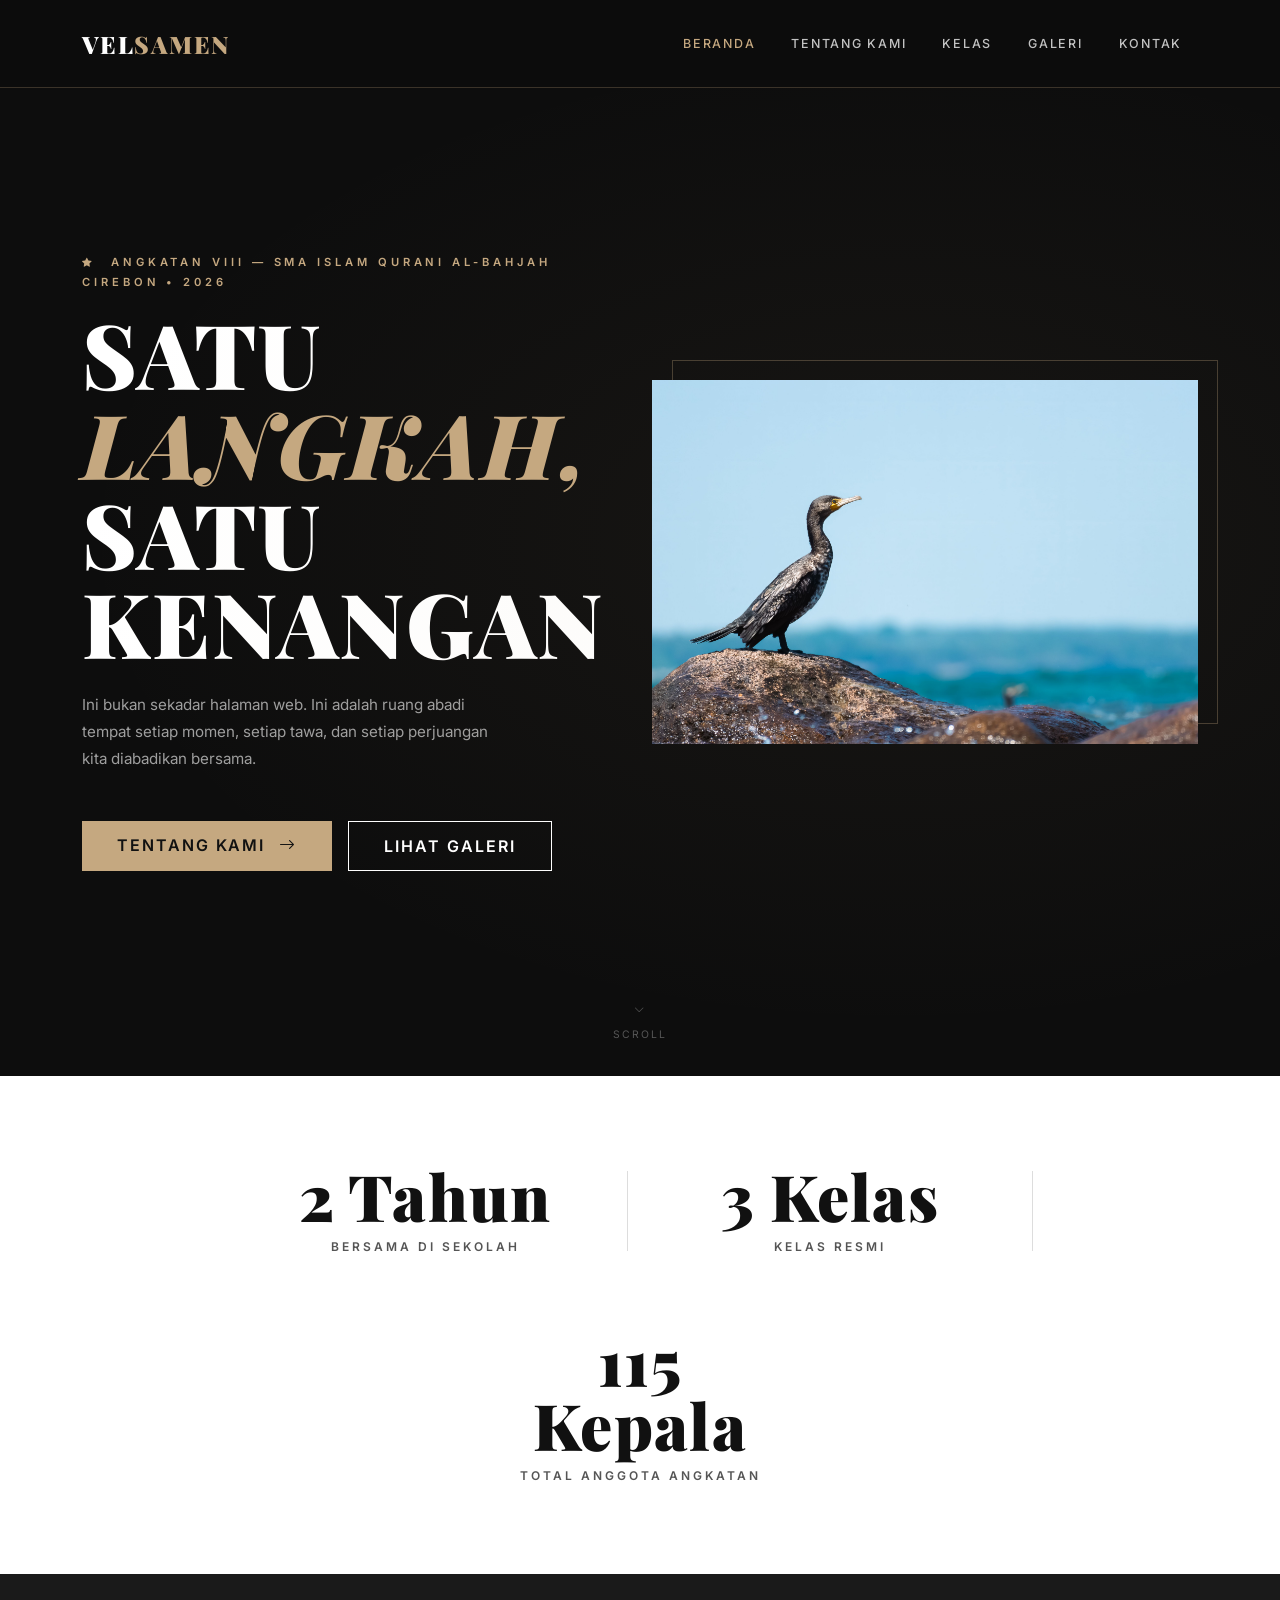
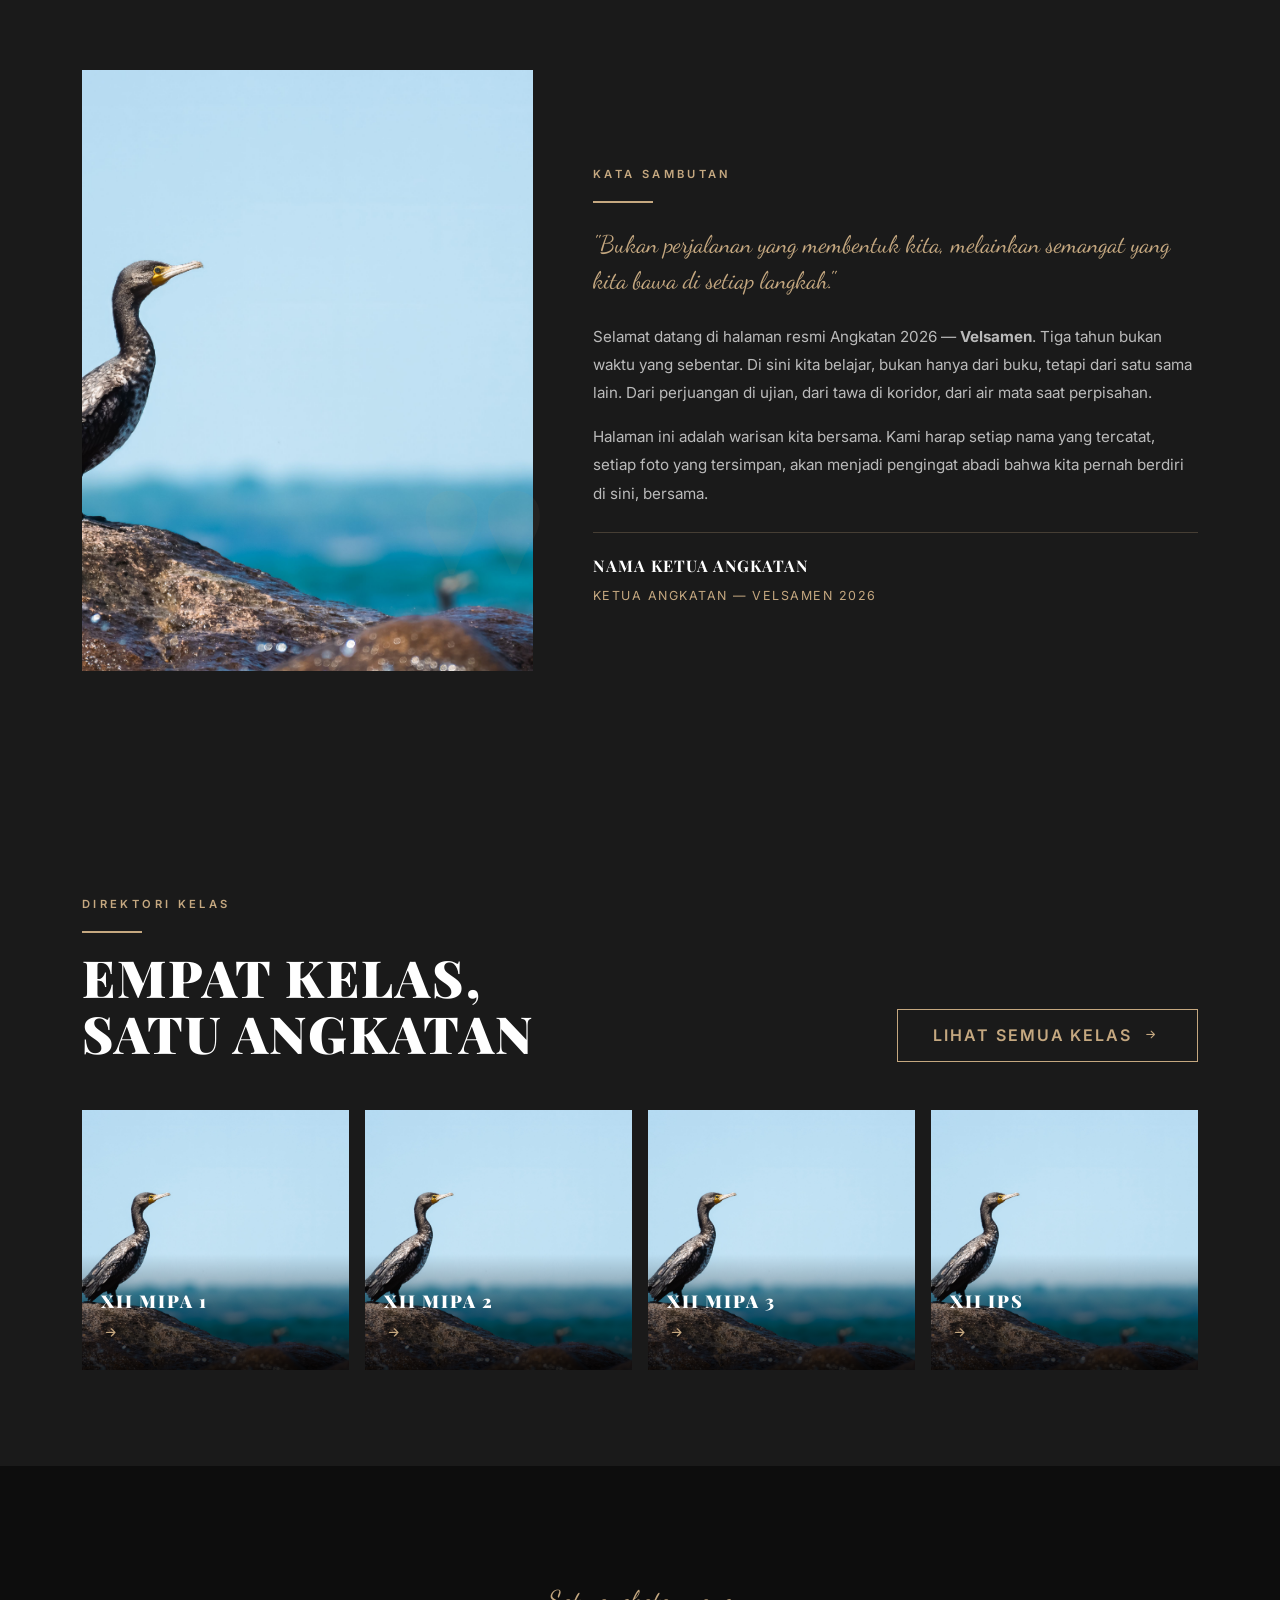
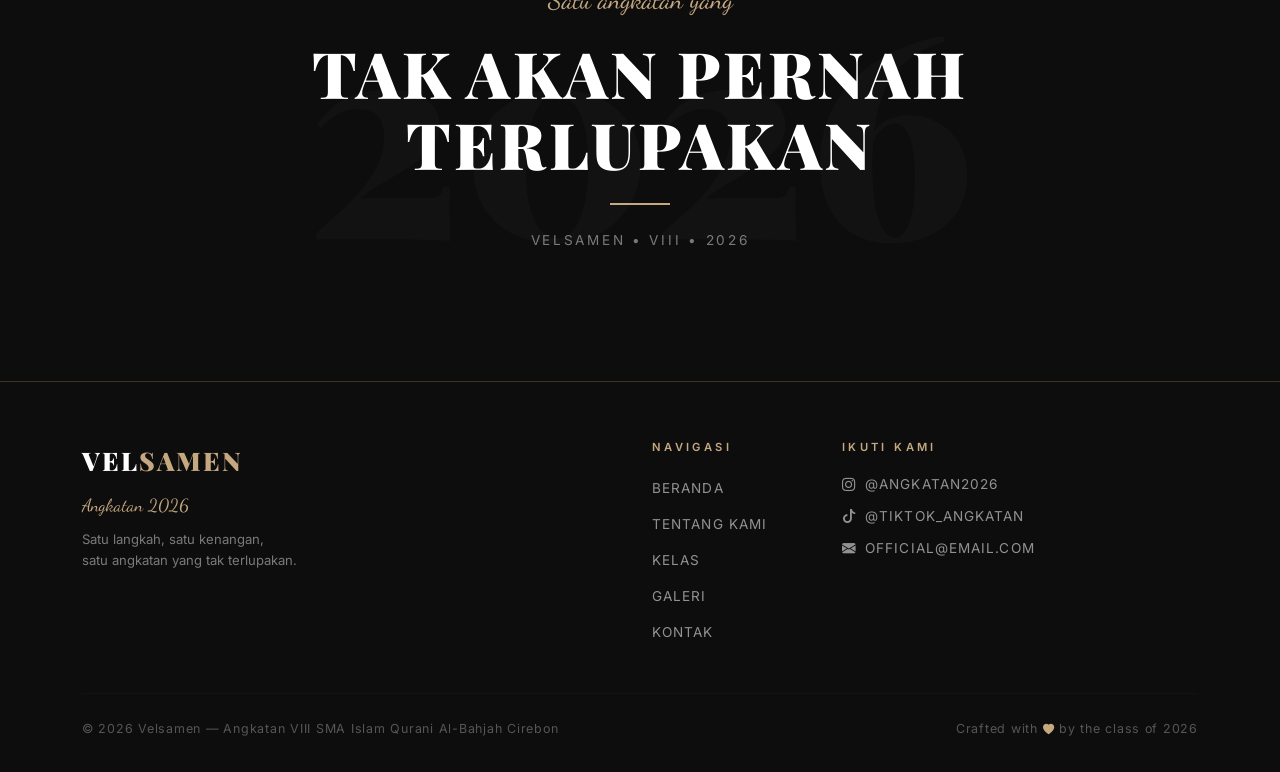
==== index.html @ 9e5c33f0 "initial commit" ====
<!DOCTYPE html>
<html lang="id">
<head>
  <meta charset="UTF-8">
  <meta name="viewport" content="width=device-width, initial-scale=1.0">
  <title>Velsamen — Angkatan 2026</title>
  <link rel="stylesheet" href="assets/css/bootstrap.min.css">
  <link rel="stylesheet" href="assets/css/vendor/bootstrap-icons/bootstrap-icons.css">
  <link rel="stylesheet" href="assets/css/global.css">
  <link rel="stylesheet" href="assets/css/index.css">
</head>
<body>

  <!-- NAVBAR -->
  <div id="navbar-placeholder"></div>

  <!-- =========================================================
       HERO SECTION
  ========================================================== -->
  <section class="hero-section">
    <div class="container h-100">
      <div class="row align-items-center min-vh-100 py-5 py-lg-0">

        <!-- Left: Text -->
        <div class="col-12 col-lg-6 pe-lg-5">
          <p class="hero-eyebrow mb-3">
            <i class="bi bi-star-fill me-2" style="font-size:0.6rem;"></i>
            Angkatan VIII &mdash; SMA Islam Qurani Al-Bahjah Cirebon &bull; 2026
          </p>
          <h1 class="hero-title mb-4">
            Satu<br>
            <em>Langkah,</em><br>
            Satu Kenangan
          </h1>
          <p class="hero-subtitle mb-5">
            Ini bukan sekadar halaman web. Ini adalah ruang abadi tempat setiap momen,
            setiap tawa, dan setiap perjuangan kita diabadikan bersama.
          </p>
          <div class="d-flex flex-wrap gap-3">
            <a href="about.html" class="btn btn-accent">
              Tentang Kami <i class="bi bi-arrow-right ms-2"></i>
            </a>
            <a href="gallery.html" class="btn btn-outline-white">
              Lihat Galeri
            </a>
          </div>
        </div>

        <!-- Right: Image -->
        <div class="col-12 col-lg-6 mt-5 mt-lg-0">
          <div class="hero-img-wrap">
            <img src="assets/img/temp/temp_img.jpg" alt="Foto Angkatan 2026" class="img-fluid">
          </div>
        </div>

      </div>
    </div>

    <!-- Scroll hint -->
    <div class="hero-scroll-hint">
      <i class="bi bi-chevron-down"></i>
      <span>Scroll</span>
    </div>
  </section>

  <!-- =========================================================
       STATS / BREAK SECTION (White Block)
  ========================================================== -->
  <section class="stats-section">
    <div class="container">
      <div class="row justify-content-center align-items-center gy-4">
        <div class="col-12 col-sm-4">
          <div class="stat-item">
            <div class="stat-number" data-target="3" data-suffix=" Tahun">0 Tahun</div>
            <div class="stat-label">Bersama di Sekolah</div>
          </div>
        </div>
        <div class="col-auto d-none d-sm-block">
          <div class="stat-divider"></div>
        </div>
        <div class="col-12 col-sm-4">
          <div class="stat-item">
            <div class="stat-number" data-target="4" data-suffix=" Kelas">0 Kelas</div>
            <div class="stat-label">Kelas Resmi</div>
          </div>
        </div>
        <div class="col-auto d-none d-sm-block">
          <div class="stat-divider"></div>
        </div>
        <div class="col-12 col-sm-4">
          <div class="stat-item">
            <div class="stat-number" data-target="144" data-suffix=" Kepala">0 Kepala</div>
            <div class="stat-label">Total Anggota Angkatan</div>
          </div>
        </div>
      </div>
    </div>
  </section>

  <!-- =========================================================
       SAMBUTAN SECTION
  ========================================================== -->
  <section class="sambutan-section section-padding">
    <div class="container">
      <div class="row align-items-center gy-5">

        <!-- Image col -->
        <div class="col-12 col-md-5">
          <div class="sambutan-img-wrap">
            <img src="assets/img/temp/temp_img.jpg" alt="Ketua Angkatan" class="img-fluid">
          </div>
        </div>

        <!-- Text col -->
        <div class="col-12 col-md-7 ps-md-5">
          <p class="section-label mb-2">Kata Sambutan</p>
          <span class="accent-line mb-4"></span>
          <p class="sambutan-quote mb-4">"Bukan perjalanan yang membentuk kita, melainkan semangat yang kita bawa di setiap langkah."</p>
          <p class="sambutan-body mb-3">
            Selamat datang di halaman resmi Angkatan 2026 &mdash; <strong>Velsamen</strong>. Tiga tahun bukan waktu yang sebentar.
            Di sini kita belajar, bukan hanya dari buku, tetapi dari satu sama lain. Dari perjuangan di ujian,
            dari tawa di koridor, dari air mata saat perpisahan.
          </p>
          <p class="sambutan-body mb-4">
            Halaman ini adalah warisan kita bersama. Kami harap setiap nama yang tercatat, setiap foto yang tersimpan,
            akan menjadi pengingat abadi bahwa kita pernah berdiri di sini, bersama.
          </p>
          <div class="sambutan-sig">
            <strong class="d-block text-uppercase">Nama Ketua Angkatan</strong>
            <span>Ketua Angkatan &mdash; Velsamen 2026</span>
          </div>
        </div>

      </div>
    </div>
  </section>

  <!-- =========================================================
       PREVIEW KELAS SECTION
  ========================================================== -->
  <section class="preview-kelas-section section-padding">
    <div class="container">
      <div class="row mb-5">
        <div class="col-12 col-md-6">
          <p class="section-label mb-2">Direktori Kelas</p>
          <span class="accent-line mb-3"></span>
          <h2 class="text-uppercase mb-0" style="font-size:clamp(2rem,4vw,3.2rem);">
            Empat Kelas,<br>Satu Angkatan
          </h2>
        </div>
        <div class="col-12 col-md-6 d-flex align-items-end justify-content-md-end mt-3 mt-md-0">
          <a href="kelas.html" class="btn btn-outline-accent">
            Lihat Semua Kelas <i class="bi bi-arrow-right-short ms-1" style="font-size:1.1rem;"></i>
          </a>
        </div>
      </div>
      <div class="row g-3">
        <div class="col-12 col-sm-6 col-lg-3">
          <a class="kelas-card-mini d-block" href="kelas/xii-mipa1.html">
            <img src="assets/img/temp/temp_img.jpg" alt="XII MIPA 1">
            <div class="card-label">
              <p class="card-name">XII MIPA 1</p>
              <span class="card-arrow"><i class="bi bi-arrow-right-short"></i></span>
            </div>
          </a>
        </div>
        <div class="col-12 col-sm-6 col-lg-3">
          <a class="kelas-card-mini d-block" href="kelas/xii-mipa2.html">
            <img src="assets/img/temp/temp_img.jpg" alt="XII MIPA 2">
            <div class="card-label">
              <p class="card-name">XII MIPA 2</p>
              <span class="card-arrow"><i class="bi bi-arrow-right-short"></i></span>
            </div>
          </a>
        </div>
        <div class="col-12 col-sm-6 col-lg-3">
          <a class="kelas-card-mini d-block" href="kelas/xii-mipa3.html">
            <img src="assets/img/temp/temp_img.jpg" alt="XII MIPA 3">
            <div class="card-label">
              <p class="card-name">XII MIPA 3</p>
              <span class="card-arrow"><i class="bi bi-arrow-right-short"></i></span>
            </div>
          </a>
        </div>
        <div class="col-12 col-sm-6 col-lg-3">
          <a class="kelas-card-mini d-block" href="kelas/xii-ips.html">
            <img src="assets/img/temp/temp_img.jpg" alt="XII IPS">
            <div class="card-label">
              <p class="card-name">XII IPS</p>
              <span class="card-arrow"><i class="bi bi-arrow-right-short"></i></span>
            </div>
          </a>
        </div>
      </div>
    </div>
  </section>

  <!-- =========================================================
       TAGLINE BREAK SECTION
  ========================================================== -->
  <section class="tagline-section text-center">
    <div class="container">
      <p class="text-script mb-3" style="font-size:1.6rem;">Satu angkatan yang</p>
      <h2 class="tagline-text text-white mb-4">
        Tak Akan Pernah<br>Terlupakan
      </h2>
      <span class="accent-line center"></span>
      <p class="mt-4" style="font-size:0.85rem;color:rgba(255,255,255,0.45);letter-spacing:0.2em;text-transform:uppercase;">
        Velsamen &bull; VIII &bull; 2026
      </p>
    </div>
  </section>

  <!-- FOOTER -->
  <div id="footer-placeholder"></div>

  <!-- SCRIPTS -->
  <script src="assets/js/jquery.min.js"></script>
  <script src="assets/js/bootstrap.bundle.min.js"></script>
  <script src="assets/js/global.js"></script>
  <script src="assets/js/index.js"></script>
</body>
</html>
---- assets/css/global.css ----
/* =========================================
   GLOBAL.CSS — Velsamen Angkatan 2026
   Base variables, typography, shared rules
   ========================================= */

@import url('https://fonts.googleapis.com/css2?family=Playfair+Display:wght@700;900&family=Dancing+Script:wght@400;600&family=Inter:wght@300;400;500;600&display=swap');

/* --- CSS Variables --- */
:root {
  --clr-bg-dark:    #121212;
  --clr-bg-dark2:   #1a1a1a;
  --clr-bg-dark3:   #0d0d0d;
  --clr-white:      #ffffff;
  --clr-light:      #f5f5f5;
  --clr-accent:     #C5A880;
  --clr-accent2:    #D4AF37;
  --clr-text-dark:  #111111;
  --clr-text-muted: #888888;
  --clr-border:     rgba(197,168,128,0.25);
  --font-heading:   'Playfair Display', Georgia, serif;
  --font-script:    'Dancing Script', cursive;
  --font-body:      'Inter', Helvetica, Arial, sans-serif;
  --transition:     all 0.35s ease;
}

/* --- Base Reset & Body --- */
*, *::before, *::after { box-sizing: border-box; }

html { scroll-behavior: smooth; }

body {
  font-family: var(--font-body);
  background-color: var(--clr-bg-dark);
  color: var(--clr-white);
  line-height: 1.75;
  font-size: 1rem;
  overflow-x: hidden;
}

/* --- Typography --- */
h1, h2, h3, h4, h5, h6 {
  font-family: var(--font-heading);
  font-weight: 900;
  letter-spacing: 0.04em;
  line-height: 1.1;
}

.text-script {
  font-family: var(--font-script);
  font-weight: 400;
  color: var(--clr-accent);
  font-size: 1.4em;
}

.text-accent { color: var(--clr-accent); }
.text-accent2 { color: var(--clr-accent2); }

/* --- Section Utilities --- */
.section-dark {
  background-color: var(--clr-bg-dark);
  color: var(--clr-white);
}

.section-dark2 {
  background-color: var(--clr-bg-dark2);
  color: var(--clr-white);
}

.section-dark3 {
  background-color: var(--clr-bg-dark3);
  color: var(--clr-white);
}

.section-white {
  background-color: var(--clr-white);
  color: var(--clr-text-dark);
}

.section-padding {
  padding-top: 6rem;
  padding-bottom: 6rem;
}

/* --- Divider Line --- */
.accent-line {
  display: block;
  width: 60px;
  height: 2px;
  background: var(--clr-accent);
  margin: 1rem 0;
}

.accent-line.center { margin: 1rem auto; }

/* --- Buttons --- */
.btn-accent {
  background-color: var(--clr-accent);
  color: var(--clr-text-dark);
  border: none;
  font-family: var(--font-body);
  font-weight: 600;
  text-transform: uppercase;
  letter-spacing: 0.12em;
  padding: 0.75rem 2.2rem;
  border-radius: 0;
  transition: var(--transition);
}

.btn-accent:hover {
  background-color: var(--clr-accent2);
  color: var(--clr-text-dark);
  transform: translateY(-2px);
}

.btn-outline-accent {
  background: transparent;
  color: var(--clr-accent);
  border: 1.5px solid var(--clr-accent);
  font-family: var(--font-body);
  font-weight: 600;
  text-transform: uppercase;
  letter-spacing: 0.12em;
  padding: 0.75rem 2.2rem;
  border-radius: 0;
  transition: var(--transition);
}

.btn-outline-accent:hover {
  background-color: var(--clr-accent);
  color: var(--clr-text-dark);
}

.btn-outline-white {
  background: transparent;
  color: var(--clr-white);
  border: 1.5px solid var(--clr-white);
  font-family: var(--font-body);
  font-weight: 600;
  text-transform: uppercase;
  letter-spacing: 0.12em;
  padding: 0.75rem 2.2rem;
  border-radius: 0;
  transition: var(--transition);
}

.btn-outline-white:hover {
  background-color: var(--clr-white);
  color: var(--clr-text-dark);
}

/* --- Navbar (injected via global.js) --- */
#navbar-placeholder .navbar {
  background-color: rgba(13,13,13,0.96);
  backdrop-filter: blur(12px);
  border-bottom: 1px solid var(--clr-border);
  padding: 1.1rem 0;
  transition: var(--transition);
}

#navbar-placeholder .navbar-brand {
  font-family: var(--font-heading);
  font-size: 1.5rem;
  font-weight: 900;
  color: var(--clr-white);
  letter-spacing: 0.06em;
  text-transform: uppercase;
}

#navbar-placeholder .navbar-brand span {
  color: var(--clr-accent);
}

#navbar-placeholder .nav-link {
  font-family: var(--font-body);
  font-size: 0.78rem;
  font-weight: 500;
  color: rgba(255,255,255,0.75) !important;
  text-transform: uppercase;
  letter-spacing: 0.14em;
  padding: 0.4rem 1rem !important;
  transition: var(--transition);
}

#navbar-placeholder .nav-link:hover,
#navbar-placeholder .nav-link.active {
  color: var(--clr-accent) !important;
}

#navbar-placeholder .navbar-toggler {
  border-color: var(--clr-border);
}

#navbar-placeholder .navbar-toggler-icon {
  background-image: url("data:image/svg+xml,%3csvg xmlns='http://www.w3.org/2000/svg' viewBox='0 0 30 30'%3e%3cpath stroke='rgba%28197%2C168%2C128%2C1%29' stroke-linecap='round' stroke-miterlimit='10' stroke-width='2' d='M4 7h22M4 15h22M4 23h22'/%3e%3c/svg%3e");
}

/* --- Footer (injected via global.js) --- */
#footer-placeholder footer {
  background-color: var(--clr-bg-dark3);
  border-top: 1px solid var(--clr-border);
  padding: 3.5rem 0 2rem;
}

#footer-placeholder .footer-brand {
  font-family: var(--font-heading);
  font-size: 1.6rem;
  font-weight: 900;
  color: var(--clr-white);
  text-transform: uppercase;
  letter-spacing: 0.08em;
}

#footer-placeholder .footer-brand span {
  color: var(--clr-accent);
}

#footer-placeholder .footer-link {
  color: rgba(255,255,255,0.55);
  text-decoration: none;
  font-size: 0.85rem;
  letter-spacing: 0.08em;
  text-transform: uppercase;
  transition: var(--transition);
}

#footer-placeholder .footer-link:hover {
  color: var(--clr-accent);
}

#footer-placeholder .footer-copy {
  font-size: 0.78rem;
  color: rgba(255,255,255,0.3);
  letter-spacing: 0.06em;
}

/* --- Image Utilities --- */
.img-cover {
  width: 100%;
  height: 100%;
  object-fit: cover;
  object-position: center;
  display: block;
}

/* --- Section Label --- */
.section-label {
  font-size: 0.7rem;
  font-weight: 600;
  text-transform: uppercase;
  letter-spacing: 0.3em;
  color: var(--clr-accent);
}

/* --- Scrollbar --- */
::-webkit-scrollbar { width: 5px; }
::-webkit-scrollbar-track { background: var(--clr-bg-dark3); }
::-webkit-scrollbar-thumb { background: var(--clr-accent); border-radius: 3px; }

/* --- Selection --- */
::selection {
  background-color: var(--clr-accent);
  color: var(--clr-text-dark);
}

/* --- Page Loading Fade --- */
body { animation: fadeIn 0.4s ease; }
@keyframes fadeIn { from { opacity: 0; } to { opacity: 1; } }
---- assets/css/index.css ----
/* =========================================
   INDEX.CSS — Homepage specific styles
   ========================================= */

/* --- Hero Section --- */
.hero-section {
  min-height: 100vh;
  background-color: var(--clr-bg-dark3);
  padding-top: 7rem;
  padding-bottom: 4rem;
  position: relative;
  overflow: hidden;
}

.hero-section::before {
  content: '';
  position: absolute;
  inset: 0;
  background: radial-gradient(ellipse at 70% 50%, rgba(197,168,128,0.06) 0%, transparent 65%);
  pointer-events: none;
}

.hero-eyebrow {
  font-size: 0.7rem;
  font-weight: 600;
  text-transform: uppercase;
  letter-spacing: 0.35em;
  color: var(--clr-accent);
}

.hero-title {
  font-family: var(--font-heading);
  font-size: clamp(3rem, 7vw, 6.5rem);
  font-weight: 900;
  text-transform: uppercase;
  letter-spacing: 0.02em;
  line-height: 1.0;
  color: var(--clr-white);
}

.hero-title em {
  font-style: italic;
  color: var(--clr-accent);
}

.hero-subtitle {
  font-size: 0.95rem;
  line-height: 1.8;
  color: rgba(255,255,255,0.6);
  max-width: 420px;
}

.hero-img-wrap {
  position: relative;
}

.hero-img-wrap::before {
  content: '';
  position: absolute;
  top: -20px;
  right: -20px;
  width: 100%;
  height: 100%;
  border: 1.5px solid var(--clr-accent);
  opacity: 0.3;
  z-index: 0;
}

.hero-img-wrap img {
  position: relative;
  z-index: 1;
  width: 100%;
  max-height: 520px;
  object-fit: cover;
  object-position: top center;
}

.hero-scroll-hint {
  position: absolute;
  bottom: 2rem;
  left: 50%;
  transform: translateX(-50%);
  display: flex;
  flex-direction: column;
  align-items: center;
  gap: 0.4rem;
  font-size: 0.65rem;
  letter-spacing: 0.2em;
  text-transform: uppercase;
  color: rgba(255,255,255,0.3);
  animation: scrollBounce 2s infinite;
}

@keyframes scrollBounce {
  0%, 100% { transform: translateX(-50%) translateY(0); }
  50% { transform: translateX(-50%) translateY(6px); }
}

/* --- Stats / Break Section --- */
.stats-section {
  background-color: var(--clr-white);
  color: var(--clr-text-dark);
  padding: 4rem 0;
}

.stat-item {
  text-align: center;
  padding: 1.5rem 2rem;
}

.stat-number {
  font-family: var(--font-heading);
  font-size: clamp(2.8rem, 5vw, 4.5rem);
  font-weight: 900;
  color: var(--clr-text-dark);
  line-height: 1;
  letter-spacing: 0.02em;
}

.stat-label {
  font-size: 0.75rem;
  font-weight: 600;
  text-transform: uppercase;
  letter-spacing: 0.25em;
  color: #555;
  margin-top: 0.5rem;
}

.stat-divider {
  width: 1px;
  height: 80px;
  background: #ddd;
  margin: auto;
}

/* --- Sambutan Section --- */
.sambutan-section {
  background-color: var(--clr-bg-dark2);
}

.sambutan-img-wrap {
  position: relative;
  padding-bottom: 2rem;
}

.sambutan-img-wrap img {
  width: 100%;
  aspect-ratio: 3/4;
  object-fit: cover;
  object-position: top;
}

.sambutan-img-wrap::after {
  content: '"';
  font-family: var(--font-heading);
  font-size: 20rem;
  font-weight: 900;
  color: var(--clr-accent);
  opacity: 0.06;
  position: absolute;
  bottom: -3rem;
  right: -1rem;
  line-height: 1;
  pointer-events: none;
}

.sambutan-quote {
  font-family: var(--font-script);
  font-size: 1.5rem;
  color: var(--clr-accent);
  line-height: 1.5;
}

.sambutan-body {
  font-size: 0.95rem;
  line-height: 1.85;
  color: rgba(255,255,255,0.7);
}

.sambutan-sig {
  border-top: 1px solid var(--clr-border);
  padding-top: 1.2rem;
  margin-top: 1.5rem;
}

.sambutan-sig strong {
  font-family: var(--font-heading);
  font-size: 1rem;
  letter-spacing: 0.06em;
}

.sambutan-sig span {
  font-size: 0.78rem;
  color: var(--clr-accent);
  text-transform: uppercase;
  letter-spacing: 0.12em;
}

/* --- Tagline Section (Dark bold block) --- */
.tagline-section {
  background-color: var(--clr-bg-dark3);
  padding: 7rem 0;
  position: relative;
  overflow: hidden;
}

.tagline-section::before {
  content: '2026';
  font-family: var(--font-heading);
  font-size: 22vw;
  font-weight: 900;
  color: rgba(255,255,255,0.02);
  position: absolute;
  top: 50%;
  left: 50%;
  transform: translate(-50%, -50%);
  white-space: nowrap;
  pointer-events: none;
  user-select: none;
}

.tagline-text {
  font-family: var(--font-heading);
  font-size: clamp(2rem, 5vw, 4rem);
  font-weight: 900;
  text-transform: uppercase;
  letter-spacing: 0.05em;
  line-height: 1.1;
}

/* --- Preview Kelas Section --- */
.preview-kelas-section {
  background-color: var(--clr-bg-dark2);
}

.kelas-card-mini {
  position: relative;
  overflow: hidden;
  cursor: pointer;
}

.kelas-card-mini img {
  width: 100%;
  height: 260px;
  object-fit: cover;
  transition: transform 0.5s ease;
  display: block;
}

.kelas-card-mini:hover img {
  transform: scale(1.06);
}

.kelas-card-mini .card-label {
  position: absolute;
  bottom: 0;
  left: 0;
  right: 0;
  background: linear-gradient(to top, rgba(0,0,0,0.85) 0%, transparent 100%);
  padding: 2rem 1.2rem 1.2rem;
  color: var(--clr-white);
}

.kelas-card-mini .card-name {
  font-family: var(--font-heading);
  font-size: 1.1rem;
  font-weight: 900;
  text-transform: uppercase;
  letter-spacing: 0.1em;
  margin: 0;
}

.kelas-card-mini .card-arrow {
  color: var(--clr-accent);
  font-size: 1.2rem;
  transition: transform 0.25s;
}

.kelas-card-mini:hover .card-arrow {
  transform: translateX(5px);
}
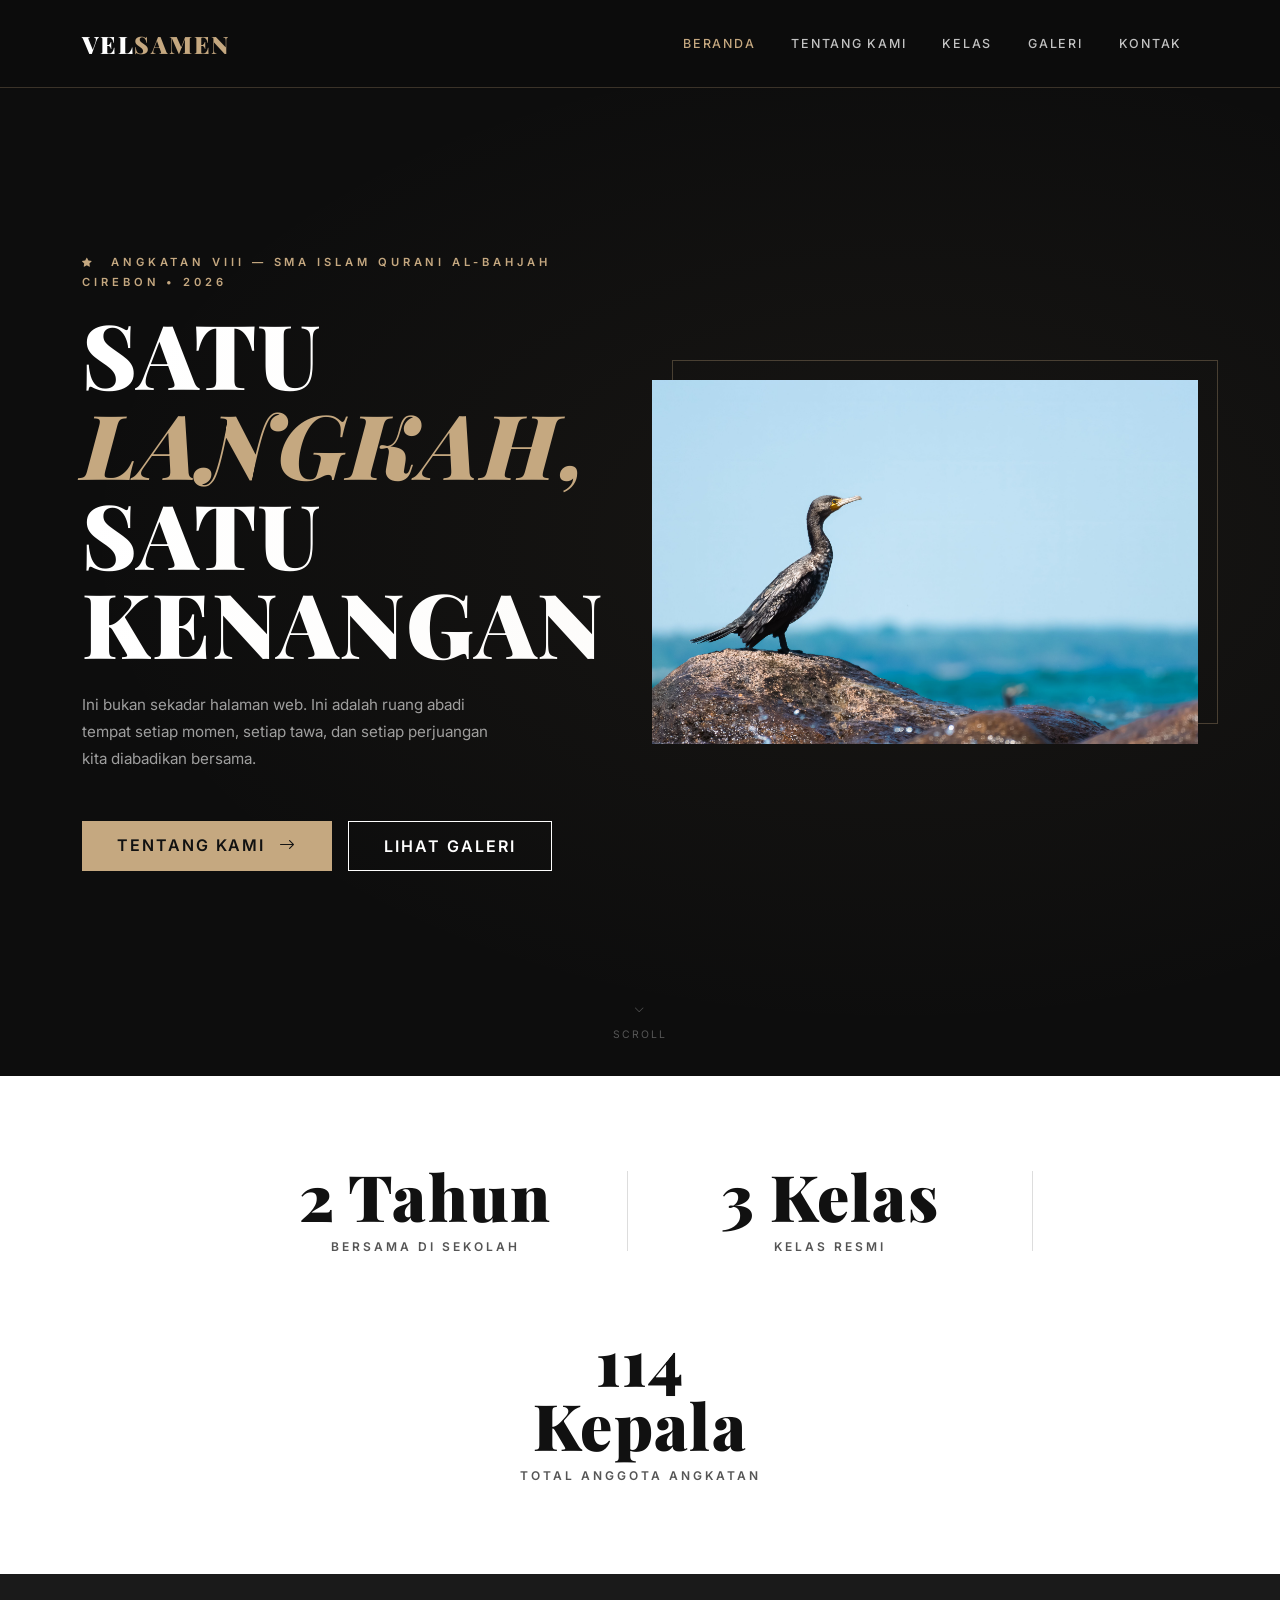
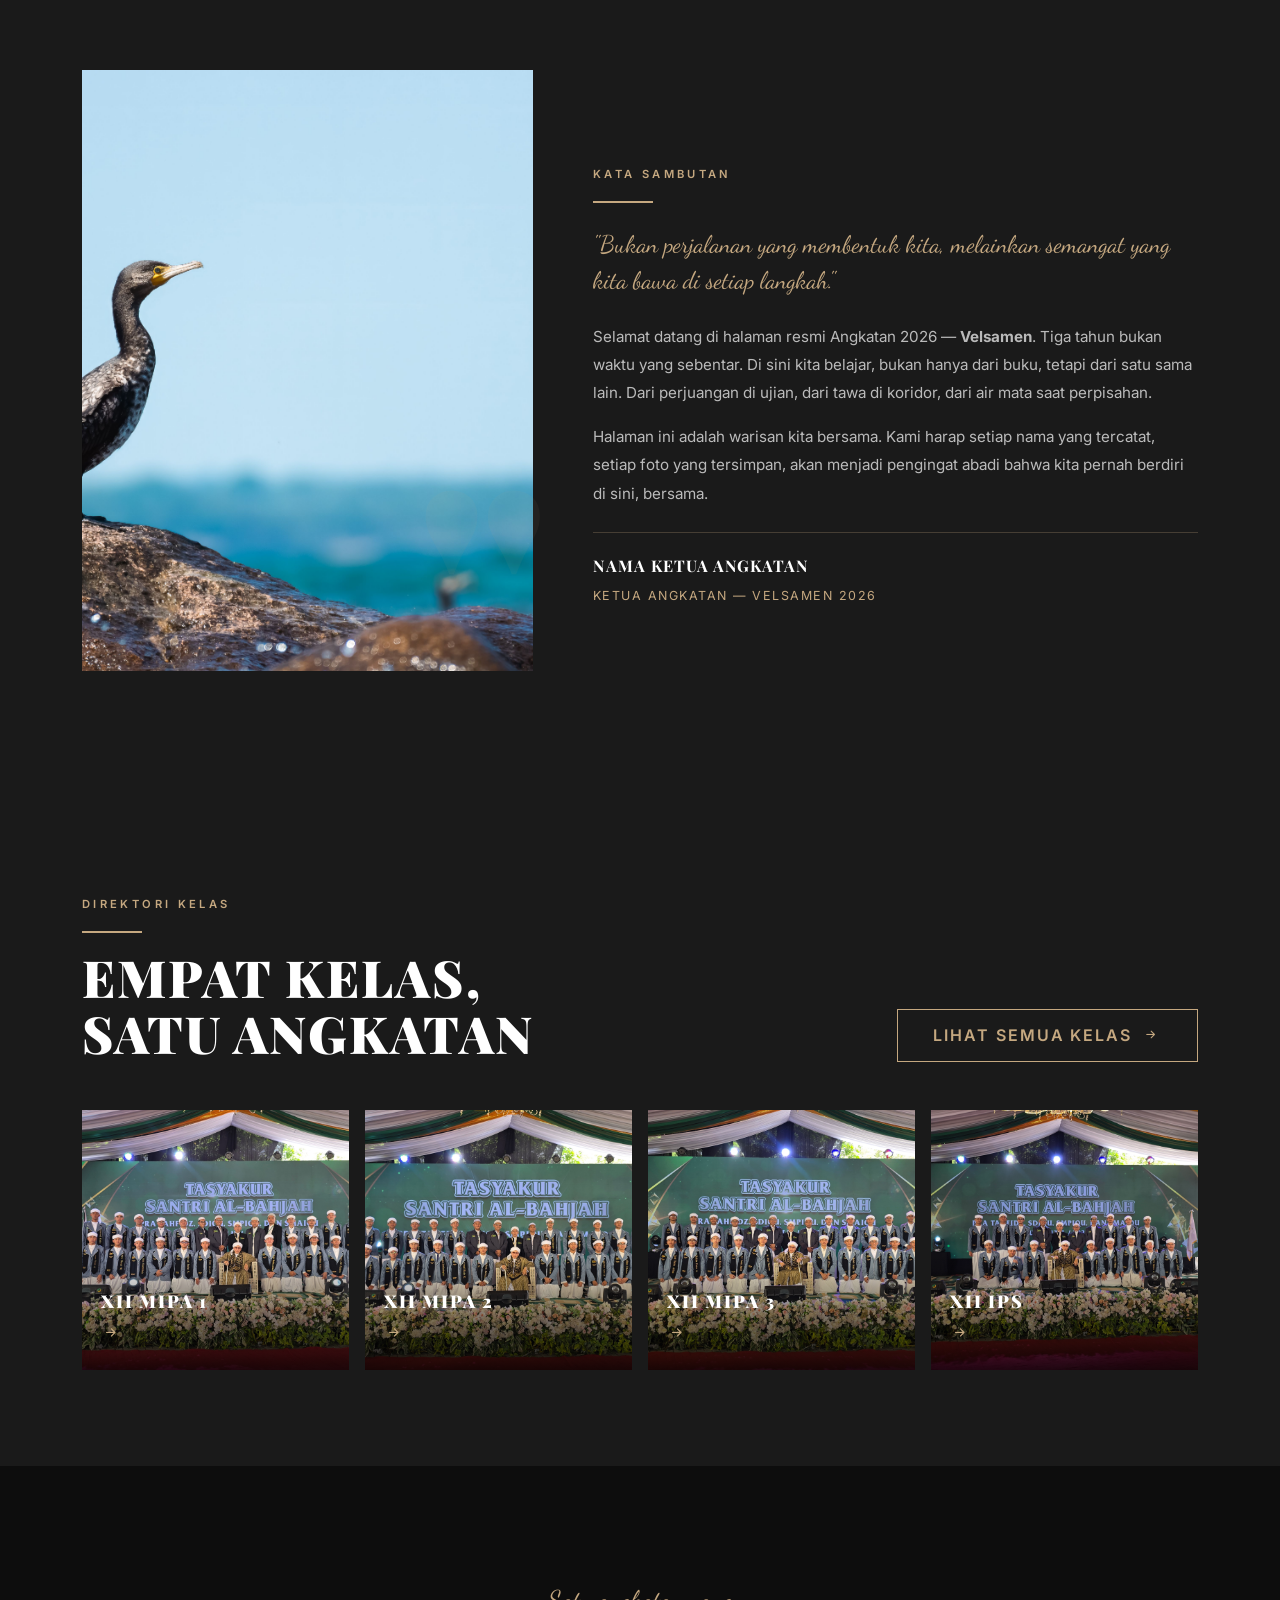
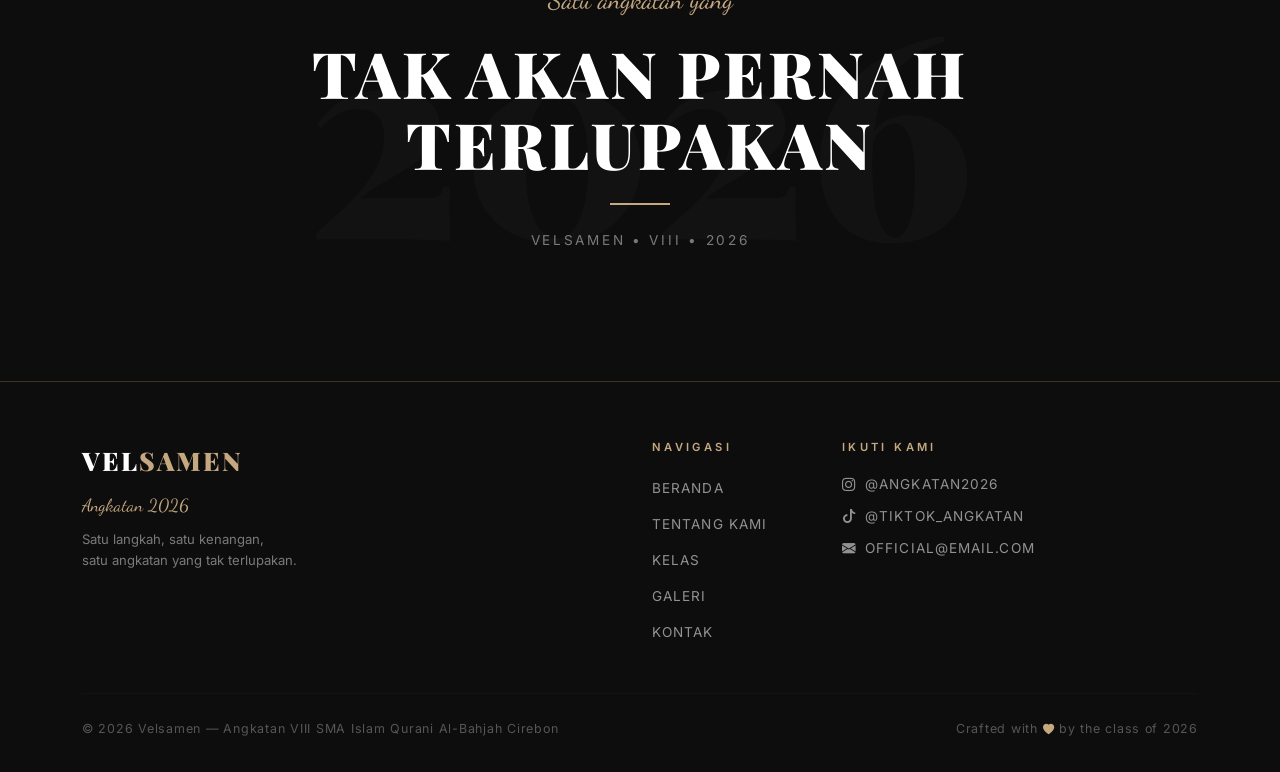
==== commit d6f116f4: "mengganti gambar pada card kelas" ====
--- a/index.html
+++ b/index.html
@@ -157,7 +157,7 @@
       <div class="row g-3">
         <div class="col-12 col-sm-6 col-lg-3">
           <a class="kelas-card-mini d-block" href="kelas/xii-mipa1.html">
-            <img src="assets/img/temp/temp_img.jpg" alt="XII MIPA 1">
+            <img src="assets/img/kelas/XII%201/cover-xii-mipa1.jpg" alt="XII MIPA 1">
             <div class="card-label">
               <p class="card-name">XII MIPA 1</p>
               <span class="card-arrow"><i class="bi bi-arrow-right-short"></i></span>
@@ -166,7 +166,7 @@
         </div>
         <div class="col-12 col-sm-6 col-lg-3">
           <a class="kelas-card-mini d-block" href="kelas/xii-mipa2.html">
-            <img src="assets/img/temp/temp_img.jpg" alt="XII MIPA 2">
+            <img src="assets/img/kelas/XII%202/cover-xii-mipa2.jpg" alt="XII MIPA 2">
             <div class="card-label">
               <p class="card-name">XII MIPA 2</p>
               <span class="card-arrow"><i class="bi bi-arrow-right-short"></i></span>
@@ -175,7 +175,7 @@
         </div>
         <div class="col-12 col-sm-6 col-lg-3">
           <a class="kelas-card-mini d-block" href="kelas/xii-mipa3.html">
-            <img src="assets/img/temp/temp_img.jpg" alt="XII MIPA 3">
+            <img src="assets/img/kelas/XII%203/cover-xii-mipa3.jpg" alt="XII MIPA 3">
             <div class="card-label">
               <p class="card-name">XII MIPA 3</p>
               <span class="card-arrow"><i class="bi bi-arrow-right-short"></i></span>
@@ -184,7 +184,7 @@
         </div>
         <div class="col-12 col-sm-6 col-lg-3">
           <a class="kelas-card-mini d-block" href="kelas/xii-ips.html">
-            <img src="assets/img/temp/temp_img.jpg" alt="XII IPS">
+            <img src="assets/img/kelas/XII%204/cover-xii-ips.jpg" alt="XII IPS">
             <div class="card-label">
               <p class="card-name">XII IPS</p>
               <span class="card-arrow"><i class="bi bi-arrow-right-short"></i></span>
